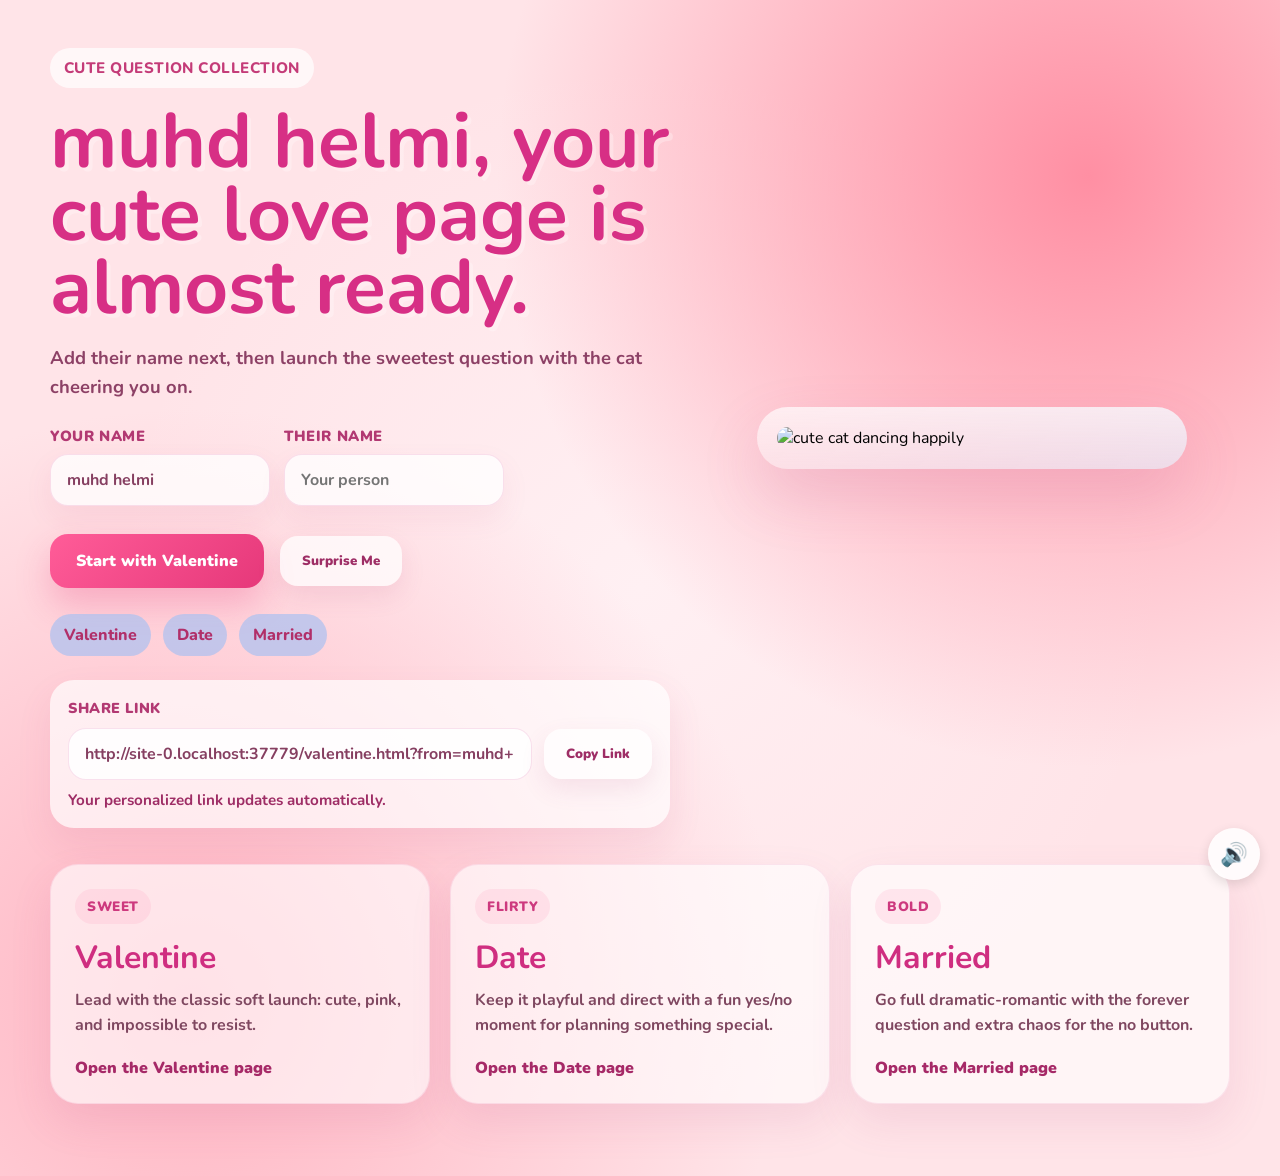
==== index.html @ ca4f42a6 "Shorten site URL and add sharing polish" ====
<!DOCTYPE html>
<html lang="en">
<head>
    <meta charset="UTF-8">
    <meta name="viewport" content="width=device-width, initial-scale=1.0">
    <title>muhd helmi | Cute Love Page</title>
    <meta name="description" content="A cute cat-themed love page by muhd helmi with playful Valentine, date, and forever questions.">
    <meta property="og:title" content="muhd helmi | Cute Love Page">
    <meta property="og:description" content="A cute cat-themed love page by muhd helmi with playful Valentine, date, and forever questions.">
    <meta property="og:type" content="website">
    <meta property="og:url" content="https://helmij1992.github.io/love/">
    <meta property="og:image" content="https://helmij1992.github.io/love/social-preview.svg">
    <meta name="twitter:card" content="summary_large_image">
    <meta name="twitter:title" content="muhd helmi | Cute Love Page">
    <meta name="twitter:description" content="A cute cat-themed love page by muhd helmi with playful Valentine, date, and forever questions.">
    <meta name="twitter:image" content="https://helmij1992.github.io/love/social-preview.svg">
    <link rel="preconnect" href="https://fonts.googleapis.com">
    <link href="https://fonts.googleapis.com/css2?family=Nunito:wght@400;700;800;900&display=swap" rel="stylesheet">
    <link rel="stylesheet" href="style.css">
</head>
<body class="home-page">
    <div class="hearts-bg"></div>

    <main class="home-shell">
        <section class="home-hero">
            <div class="home-copy">
                <p class="home-kicker">Cute Question Collection</p>
                <h1 class="home-title" id="home-title">Build a cute little love page for someone special.</h1>
                <p class="home-subtitle" id="home-subtitle">
                    Add your names, pick the mood, and let this cute cat-powered page do the blushing for you.
                </p>

                <div class="home-personalize">
                    <label class="home-field">
                        <span>Your Name</span>
                        <input id="your-name" type="text" placeholder="muhd helmi" value="muhd helmi">
                    </label>
                    <label class="home-field">
                        <span>Their Name</span>
                        <input id="their-name" type="text" placeholder="Your person">
                    </label>
                </div>

                <div class="home-actions">
                    <a class="home-primary" href="valentine.html">Start with Valentine</a>
                    <button class="home-secondary" id="surprise-btn" type="button">Surprise Me</button>
                </div>

                <div class="home-badges">
                    <span>Valentine</span>
                    <span>Date</span>
                    <span>Married</span>
                </div>

                <div class="share-panel">
                    <p class="share-label">Share Link</p>
                    <div class="share-row">
                        <input id="share-url" type="text" readonly>
                        <button class="home-secondary share-button" id="copy-link-btn" type="button">Copy Link</button>
                    </div>
                    <p class="share-status" id="share-status">Your personalized link updates automatically.</p>
                </div>
            </div>

            <div class="home-preview">
                <div class="preview-frame">
                    <img id="home-preview-gif" src="https://media.tenor.com/eNHbizSfVb0AAAAj/lovemode-cute.gif" alt="cute cat dancing happily">
                </div>
            </div>
        </section>

        <section class="home-grid">
            <a class="question-card" href="valentine.html">
                <div class="question-card-tag">Sweet</div>
                <h2>Valentine</h2>
                <p>Lead with the classic soft launch: cute, pink, and impossible to resist.</p>
                <span class="question-card-link">Open the Valentine page</span>
            </a>

            <a class="question-card" href="date.html">
                <div class="question-card-tag">Flirty</div>
                <h2>Date</h2>
                <p>Keep it playful and direct with a fun yes/no moment for planning something special.</p>
                <span class="question-card-link">Open the Date page</span>
            </a>

            <a class="question-card" href="married.html">
                <div class="question-card-tag">Bold</div>
                <h2>Married</h2>
                <p>Go full dramatic-romantic with the forever question and extra chaos for the no button.</p>
                <span class="question-card-link">Open the Married page</span>
            </a>
        </section>
    </main>

    <audio id="bg-music" loop autoplay muted>
        <source src="music/beabadoobee - Glue Song (Lyrics).mp3" type="audio/mpeg">
    </audio>

    <button id="music-toggle" onclick="toggleMusic()" title="Toggle music">🔊</button>

    <script src="home.js"></script>
</body>
</html>
---- style.css ----
* {
    margin: 0;
    padding: 0;
    box-sizing: border-box;
}

body {
    background-color: #FFE4E8;
    font-family: 'Nunito', sans-serif;
    min-height: 100vh;
    display: flex;
    justify-content: center;
    align-items: center;
    overflow: hidden;
    background-image:
        radial-gradient(circle at 15% 85%, #ffb3c1 0%, transparent 40%),
        radial-gradient(circle at 85% 15%, #ff8fa3 0%, transparent 40%),
        radial-gradient(circle at 50% 50%, #fff0f3 0%, transparent 60%);
}

body.home-page {
    overflow-x: hidden;
    overflow-y: auto;
    align-items: flex-start;
}

/* Floating hearts background */
.hearts-bg {
    position: fixed;
    top: 0; left: 0; right: 0; bottom: 0;
    pointer-events: none;
    z-index: 0;
    overflow: hidden;
}

.hearts-bg::before,
.hearts-bg::after {
    content: '💕 💗 💖 💝 💓';
    position: absolute;
    font-size: 1.5rem;
    opacity: 0.15;
    animation: floatHearts 12s linear infinite;
    white-space: nowrap;
    top: 100%;
    left: 10%;
}

.hearts-bg::after {
    animation-delay: 6s;
    left: 60%;
    content: '💗 💕 💓 💖 💝';
}

@keyframes floatHearts {
    from { transform: translateY(0); opacity: 0.15; }
    to { transform: translateY(-110vh); opacity: 0; }
}

.container {
    position: relative;
    z-index: 1;
    text-align: center;
    width: min(100%, 1040px);
    padding: 40px 20px 56px;
}

.home-shell {
    position: relative;
    z-index: 1;
    width: min(1180px, calc(100% - 32px));
    margin: 0 auto;
    padding: 48px 0 72px;
}

.home-hero {
    display: grid;
    grid-template-columns: minmax(0, 1.1fr) minmax(320px, 0.9fr);
    gap: 32px;
    align-items: center;
}

.home-copy {
    text-align: left;
}

.home-kicker {
    display: inline-block;
    padding: 10px 14px;
    border-radius: 999px;
    background: rgba(255, 255, 255, 0.7);
    color: #c43b78;
    font-size: 0.95rem;
    font-weight: 800;
    letter-spacing: 0.03em;
    text-transform: uppercase;
}

.home-title {
    margin-top: 18px;
    font-size: clamp(2.6rem, 6vw, 5.5rem);
    line-height: 0.95;
    color: #d72f85;
    text-shadow: 4px 4px 0 rgba(255, 255, 255, 0.28);
}

.home-subtitle {
    max-width: 620px;
    margin-top: 18px;
    font-size: 1.15rem;
    line-height: 1.6;
    color: #8d4166;
    font-weight: 700;
}

.home-personalize {
    display: grid;
    grid-template-columns: repeat(2, minmax(0, 220px));
    gap: 14px;
    margin-top: 24px;
}

.home-field {
    display: flex;
    flex-direction: column;
    gap: 8px;
}

.home-field span {
    color: #b23872;
    font-size: 0.92rem;
    font-weight: 900;
    text-transform: uppercase;
    letter-spacing: 0.04em;
}

.home-field input {
    width: 100%;
    padding: 14px 16px;
    border: 1px solid rgba(214, 51, 132, 0.14);
    border-radius: 18px;
    background: rgba(255, 255, 255, 0.78);
    color: #863f61;
    font: inherit;
    font-weight: 700;
    outline: none;
    box-shadow: 0 12px 28px rgba(185, 78, 132, 0.08);
}

.home-field input:focus {
    border-color: rgba(230, 56, 122, 0.5);
    box-shadow: 0 0 0 4px rgba(255, 92, 152, 0.12);
}

.home-actions {
    display: flex;
    align-items: center;
    gap: 16px;
    flex-wrap: wrap;
    margin-top: 28px;
}

.home-primary,
.home-secondary {
    appearance: none;
    border: none;
    text-decoration: none;
    font-family: 'Nunito', sans-serif;
    font-weight: 900;
    cursor: pointer;
}

.home-primary {
    padding: 16px 26px;
    border-radius: 18px;
    background: linear-gradient(135deg, #ff5c98, #e6387a);
    color: #fff;
    box-shadow: 0 16px 34px rgba(230, 56, 122, 0.28);
}

.home-secondary {
    padding: 16px 22px;
    border-radius: 18px;
    background: rgba(255, 255, 255, 0.72);
    color: #9e2d65;
    box-shadow: 0 10px 24px rgba(178, 71, 120, 0.12);
}

.home-primary:hover,
.home-secondary:hover {
    transform: translateY(-2px);
}

.home-badges {
    display: flex;
    gap: 12px;
    flex-wrap: wrap;
    margin-top: 26px;
}

.home-badges span {
    padding: 10px 14px;
    border-radius: 999px;
    background: rgba(173, 193, 240, 0.72);
    color: #b12f69;
    font-weight: 800;
}

.share-panel {
    max-width: 620px;
    margin-top: 24px;
    padding: 18px;
    border-radius: 24px;
    background: rgba(255, 255, 255, 0.68);
    box-shadow: 0 16px 34px rgba(185, 78, 132, 0.1);
}

.share-label {
    color: #b23872;
    font-size: 0.9rem;
    font-weight: 900;
    text-transform: uppercase;
    letter-spacing: 0.04em;
}

.share-row {
    display: flex;
    gap: 12px;
    align-items: center;
    margin-top: 10px;
    flex-wrap: wrap;
}

#share-url {
    flex: 1 1 320px;
    min-width: 0;
    padding: 14px 16px;
    border: 1px solid rgba(214, 51, 132, 0.14);
    border-radius: 18px;
    background: rgba(255, 255, 255, 0.88);
    color: #863f61;
    font: inherit;
    font-weight: 700;
}

.share-button {
    white-space: nowrap;
}

.share-status {
    margin-top: 10px;
    color: #9e2d65;
    font-size: 0.95rem;
    font-weight: 700;
}

.home-preview {
    display: flex;
    justify-content: center;
}

.preview-frame {
    width: min(100%, 430px);
    padding: 20px;
    border-radius: 32px;
    background:
        linear-gradient(180deg, rgba(255, 255, 255, 0.72), rgba(255, 255, 255, 0.46)),
        linear-gradient(135deg, rgba(255, 179, 193, 0.42), rgba(173, 193, 240, 0.38));
    box-shadow: 0 26px 60px rgba(185, 78, 132, 0.18);
}

.home-preview #home-preview-gif {
    width: 100%;
    max-height: none;
    border-radius: 24px;
}

.home-grid {
    display: grid;
    grid-template-columns: repeat(3, minmax(0, 1fr));
    gap: 20px;
    margin-top: 36px;
}

.question-card {
    display: block;
    padding: 24px;
    border-radius: 28px;
    background: rgba(255, 255, 255, 0.62);
    border: 1px solid rgba(214, 51, 132, 0.1);
    box-shadow: 0 18px 42px rgba(185, 78, 132, 0.12);
    text-decoration: none;
    color: inherit;
    transition: transform 0.18s ease, box-shadow 0.18s ease, background 0.18s ease;
}

.question-card:hover {
    transform: translateY(-6px);
    background: rgba(255, 255, 255, 0.78);
    box-shadow: 0 26px 52px rgba(185, 78, 132, 0.18);
}

.question-card-tag {
    display: inline-block;
    padding: 8px 12px;
    border-radius: 999px;
    background: rgba(255, 145, 181, 0.16);
    color: #cd397e;
    font-size: 0.85rem;
    font-weight: 900;
    text-transform: uppercase;
    letter-spacing: 0.04em;
}

.question-card h2 {
    margin-top: 18px;
    color: #cf2e80;
    font-size: 2rem;
    line-height: 1;
}

.question-card p {
    margin-top: 14px;
    color: #7f4760;
    line-height: 1.6;
    font-weight: 700;
}

.question-card-link {
    display: inline-block;
    margin-top: 18px;
    color: #a62967;
    font-weight: 900;
}

.hero-banner {
    display: inline-block;
    padding: 14px 28px;
    background: rgba(181, 201, 243, 0.88);
    border-radius: 4px;
    font-size: clamp(2rem, 4vw, 4rem);
    color: #d63384;
    font-weight: 900;
    margin-bottom: 28px;
    text-shadow: 3px 3px 0 rgba(214, 51, 132, 0.18);
    animation: wiggle 2s ease-in-out infinite;
    line-height: 1.05;
}

@keyframes wiggle {
    0%, 100% { transform: rotate(-1deg); }
    50% { transform: rotate(1deg); }
}

.gif-container {
    margin: 20px auto;
    display: flex;
    justify-content: center;
}

#pikachu-gif {
    width: min(100%, 600px);
    max-height: 470px;
    object-fit: contain;
    filter: drop-shadow(0 8px 16px rgba(0,0,0,0.15));
    transition: opacity 0.3s ease;
    border-radius: 2px;
}

.buttons {
    display: flex;
    gap: 20px;
    justify-content: center;
    align-items: center;
    margin-top: 30px;
    flex-wrap: wrap;
}

.love-option,
.choice-pill {
    background: rgba(255, 255, 255, 0.78);
    color: #333;
    border: 1px solid rgba(214, 51, 132, 0.18);
    border-radius: 10px;
    font-size: 1rem;
    font-weight: 700;
    font-family: 'Nunito', sans-serif;
    padding: 10px 18px;
    box-shadow: 0 4px 10px rgba(214, 51, 132, 0.08);
}

.love-option {
    cursor: pointer;
    transition: transform 0.15s, box-shadow 0.15s, background 0.15s;
}

.love-option:hover {
    transform: translateY(-2px);
    background: rgba(255, 255, 255, 0.92);
}

.love-option:active {
    transform: scale(0.98);
}

#yes-btn {
    background: linear-gradient(135deg, #4CAF50, #45a049);
    color: white;
    border: none;
    border-radius: 16px;
    font-size: 1.6rem;
    font-weight: 900;
    font-family: 'Nunito', sans-serif;
    padding: 18px 45px;
    cursor: pointer;
    transition: transform 0.15s, box-shadow 0.15s;
    box-shadow: 0 6px 20px rgba(76, 175, 80, 0.45);
    letter-spacing: 1px;
}

#yes-btn:hover {
    transform: scale(1.06) translateY(-2px);
    box-shadow: 0 10px 28px rgba(76, 175, 80, 0.55);
}

#yes-btn:active {
    transform: scale(0.98);
}

#no-btn {
    background: linear-gradient(135deg, #e74c3c, #c0392b);
    color: white;
    border: none;
    border-radius: 12px;
    font-size: 1rem;
    font-weight: 700;
    font-family: 'Nunito', sans-serif;
    padding: 12px 28px;
    cursor: pointer;
    transition: background 0.2s, left 0.25s ease, top 0.25s ease;
    box-shadow: 0 4px 14px rgba(231, 76, 60, 0.4);
}

#no-btn:hover {
    background: linear-gradient(135deg, #c0392b, #a93226);
}


#tease-toast {
    margin-top: 14px;
    font-size: 1rem;
    color: #d63384;
    font-weight: 700;
    font-style: italic;
    opacity: 0;
    transform: translateY(6px);
    transition: opacity 0.3s ease, transform 0.3s ease;
    min-height: 1.5rem;
}

#tease-toast.show {
    opacity: 1;
    transform: translateY(0);
}

/* Music toggle button */
#music-toggle {
    position: fixed;
    bottom: 20px;
    right: 20px;
    background: rgba(255, 255, 255, 0.85);
    border: none;
    border-radius: 50%;
    width: 52px;
    height: 52px;
    font-size: 1.4rem;
    cursor: pointer;
    backdrop-filter: blur(10px);
    box-shadow: 0 4px 12px rgba(0, 0, 0, 0.12);
    transition: transform 0.2s;
    z-index: 100;
}

#music-toggle:hover {
    transform: scale(1.1);
}

.result-container {
    max-width: 980px;
}

.choice-row {
    display: flex;
    justify-content: center;
    align-items: center;
    gap: 14px;
    flex-wrap: wrap;
    margin-top: 16px;
}

.choice-pill {
    cursor: default;
}

.choice-pill-active {
    background: linear-gradient(135deg, #ff7fa7, #ff4d88);
    color: #fff;
    border-color: transparent;
    box-shadow: 0 10px 24px rgba(214, 51, 132, 0.25);
}

.yes-message {
    font-size: 1.35rem;
    color: #e91e8c;
    font-weight: 700;
    margin-top: 22px;
    animation: fadeIn 1s ease 0.5s both;
}

.page-prompt {
    font-size: 1.2rem;
    color: #c43b78;
    font-weight: 700;
    margin-top: 20px;
}

.response-buttons {
    display: flex;
    justify-content: center;
    align-items: center;
    gap: 18px;
    flex-wrap: wrap;
    margin-top: 22px;
}

.back-link {
    display: inline-block;
    margin-top: 18px;
    color: #b03060;
    font-weight: 800;
    text-decoration: none;
}

.back-link:hover {
    text-decoration: underline;
}

@keyframes fadeIn {
    from { opacity: 0; transform: translateY(10px); }
    to { opacity: 1; transform: translateY(0); }
}

@media (max-width: 640px) {
    .home-shell {
        width: min(100%, calc(100% - 24px));
        padding: 28px 0 56px;
    }

    .home-title {
        font-size: 2.8rem;
    }

    .home-personalize {
        grid-template-columns: 1fr;
    }

    .preview-frame {
        padding: 14px;
        border-radius: 24px;
    }

    .container {
        padding: 24px 16px 44px;
    }

    .hero-banner {
        padding: 12px 16px;
    }

    .buttons {
        gap: 12px;
    }

    .response-buttons {
        gap: 12px;
    }

    #no-btn {
        padding: 14px 24px;
    }
}

@media (max-width: 980px) {
    .home-hero {
        grid-template-columns: 1fr;
    }

    .home-copy {
        text-align: center;
    }

    .home-subtitle {
        margin-left: auto;
        margin-right: auto;
    }

    .home-actions,
    .home-badges {
        justify-content: center;
    }

    .share-panel {
        margin-left: auto;
        margin-right: auto;
        text-align: left;
    }

    .home-grid {
        grid-template-columns: 1fr;
    }
}
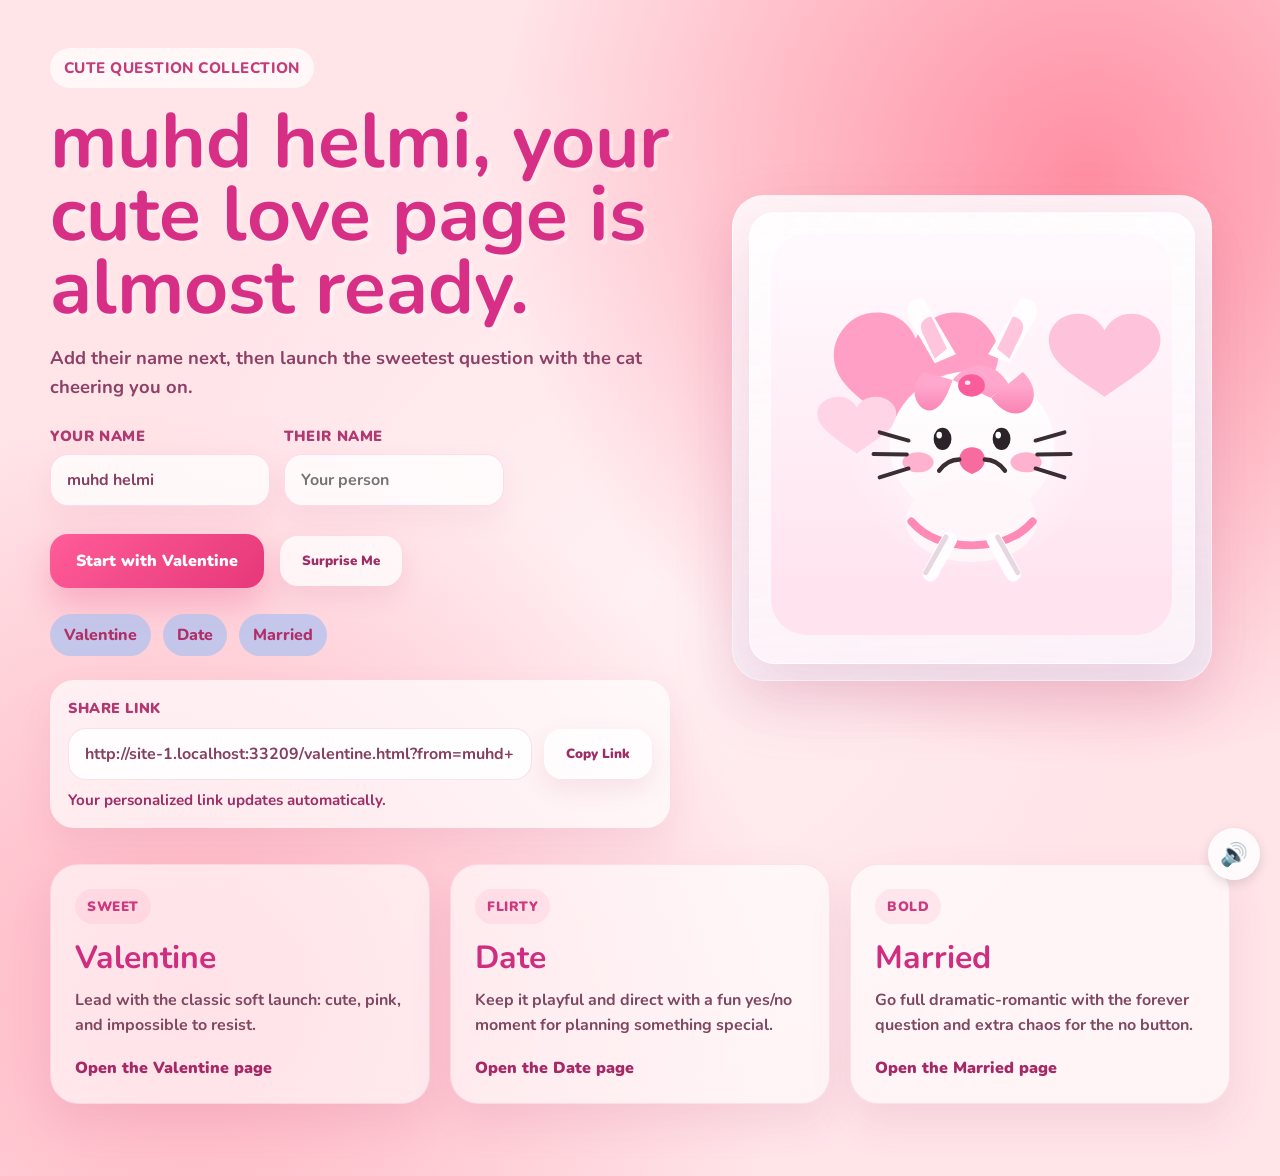
==== commit df1b9dca: "Polish cat artwork and framing" ====
--- a/index.html
+++ b/index.html
@@ -64,7 +64,9 @@
 
             <div class="home-preview">
                 <div class="preview-frame">
-                    <img id="home-preview-gif" src="https://media.tenor.com/eNHbizSfVb0AAAAj/lovemode-cute.gif" alt="cute cat dancing happily">
+                    <div class="cat-stage cat-stage-home">
+                        <img id="home-preview-gif" src="assets/cute-cat.svg" alt="cute cat illustration">
+                    </div>
                 </div>
             </div>
         </section>
--- a/style.css
+++ b/style.css
@@ -2,6 +2,23 @@
     margin: 0;
     padding: 0;
     box-sizing: border-box;
+}
+
+:root {
+    --page-max-width: 72rem;
+    --question-max-width: 60rem;
+    --surface-banner: rgba(181, 201, 243, 0.88);
+    --brand-pink: #d63384;
+    --brand-copy-strong: #c43b78;
+    --page-pad-y: clamp(1.5rem, 3vw, 3rem);
+    --page-pad-x: clamp(1rem, 3vw, 2rem);
+    --stack-gap: clamp(1rem, 2vw, 1.75rem);
+    --hero-radius: clamp(1rem, 1.5vw, 1.5rem);
+    --hero-font: clamp(2rem, 4vw, 4rem);
+    --question-hero-font: clamp(1.8rem, 4.8vw, 3.7rem);
+    --prompt-font: clamp(1.05rem, 1.6vw, 1.3rem);
+    --yes-font: clamp(1.1rem, 1.8vw, 1.55rem);
+    --no-font: clamp(0.95rem, 1.2vw, 1.05rem);
 }
 
 body {
@@ -22,6 +39,13 @@
     overflow-x: hidden;
     overflow-y: auto;
     align-items: flex-start;
+}
+
+body[data-proposal-type] {
+    overflow-x: hidden;
+    overflow-y: auto;
+    align-items: flex-start;
+    padding: var(--page-pad-y) var(--page-pad-x);
 }
 
 /* Floating hearts background */
@@ -60,8 +84,8 @@
     position: relative;
     z-index: 1;
     text-align: center;
-    width: min(100%, 1040px);
-    padding: 40px 20px 56px;
+    width: min(100%, var(--page-max-width));
+    padding: var(--page-pad-y) var(--page-pad-x) calc(var(--page-pad-y) * 1.3);
 }
 
 .home-shell {
@@ -259,19 +283,37 @@
 }
 
 .preview-frame {
-    width: min(100%, 430px);
-    padding: 20px;
-    border-radius: 32px;
+    width: min(100%, 30rem);
+    padding: 1rem;
+    border-radius: 2rem;
     background:
-        linear-gradient(180deg, rgba(255, 255, 255, 0.72), rgba(255, 255, 255, 0.46)),
-        linear-gradient(135deg, rgba(255, 179, 193, 0.42), rgba(173, 193, 240, 0.38));
-    box-shadow: 0 26px 60px rgba(185, 78, 132, 0.18);
+        linear-gradient(180deg, rgba(255, 255, 255, 0.82), rgba(255, 255, 255, 0.5)),
+        linear-gradient(135deg, rgba(255, 194, 214, 0.6), rgba(191, 205, 247, 0.42));
+    border: 1px solid rgba(255, 255, 255, 0.55);
+    box-shadow: 0 24px 60px rgba(185, 78, 132, 0.16);
 }
 
 .home-preview #home-preview-gif {
     width: 100%;
     max-height: none;
-    border-radius: 24px;
+    border-radius: 1.5rem;
+}
+
+.cat-stage {
+    width: min(100%, 36rem);
+    padding: clamp(1rem, 2vw, 1.35rem);
+    border-radius: clamp(1.5rem, 2vw, 2rem);
+    background:
+        linear-gradient(180deg, rgba(255, 255, 255, 0.9), rgba(255, 245, 250, 0.72)),
+        radial-gradient(circle at top, rgba(255, 198, 220, 0.55), transparent 60%);
+    border: 1px solid rgba(255, 255, 255, 0.62);
+    box-shadow:
+        0 24px 54px rgba(187, 88, 136, 0.16),
+        inset 0 1px 0 rgba(255, 255, 255, 0.8);
+}
+
+.cat-stage-home {
+    width: 100%;
 }
 
 .home-grid {
@@ -333,12 +375,16 @@
 }
 
 .hero-banner {
-    display: inline-block;
+    display: inline-flex;
+    align-items: center;
+    justify-content: center;
+    gap: clamp(0.5rem, 1vw, 0.9rem);
+    flex-wrap: wrap;
     padding: 14px 28px;
-    background: rgba(181, 201, 243, 0.88);
-    border-radius: 4px;
-    font-size: clamp(2rem, 4vw, 4rem);
-    color: #d63384;
+    background: var(--surface-banner);
+    border-radius: var(--hero-radius);
+    font-size: var(--hero-font);
+    color: var(--brand-pink);
     font-weight: 900;
     margin-bottom: 28px;
     text-shadow: 3px 3px 0 rgba(214, 51, 132, 0.18);
@@ -346,24 +392,36 @@
     line-height: 1.05;
 }
 
+.hero-banner-text {
+    display: inline-block;
+    max-width: 100%;
+    text-wrap: balance;
+}
+
+.hero-banner-emoji {
+    flex: 0 0 auto;
+    line-height: 1;
+}
+
 @keyframes wiggle {
     0%, 100% { transform: rotate(-1deg); }
     50% { transform: rotate(1deg); }
 }
 
 .gif-container {
-    margin: 20px auto;
+    margin: 0 auto;
     display: flex;
     justify-content: center;
+    width: 100%;
 }
 
 #pikachu-gif {
-    width: min(100%, 600px);
-    max-height: 470px;
+    width: min(100%, clamp(20rem, 48vw, 38rem));
+    max-height: min(50vh, 38rem);
     object-fit: contain;
-    filter: drop-shadow(0 8px 16px rgba(0,0,0,0.15));
+    filter: drop-shadow(0 20px 28px rgba(220, 140, 173, 0.18));
     transition: opacity 0.3s ease;
-    border-radius: 2px;
+    border-radius: 1.5rem;
 }
 
 .buttons {
@@ -407,10 +465,10 @@
     color: white;
     border: none;
     border-radius: 16px;
-    font-size: 1.6rem;
+    font-size: var(--yes-font);
     font-weight: 900;
     font-family: 'Nunito', sans-serif;
-    padding: 18px 45px;
+    padding: clamp(0.95rem, 1.8vw, 1.2rem) clamp(2rem, 4vw, 2.8rem);
     cursor: pointer;
     transition: transform 0.15s, box-shadow 0.15s;
     box-shadow: 0 6px 20px rgba(76, 175, 80, 0.45);
@@ -431,10 +489,10 @@
     color: white;
     border: none;
     border-radius: 12px;
-    font-size: 1rem;
+    font-size: var(--no-font);
     font-weight: 700;
     font-family: 'Nunito', sans-serif;
-    padding: 12px 28px;
+    padding: clamp(0.8rem, 1.4vw, 0.95rem) clamp(1.3rem, 2vw, 1.8rem);
     cursor: pointer;
     transition: background 0.2s, left 0.25s ease, top 0.25s ease;
     box-shadow: 0 4px 14px rgba(231, 76, 60, 0.4);
@@ -485,7 +543,21 @@
 }
 
 .result-container {
-    max-width: 980px;
+    display: grid;
+    justify-items: center;
+    align-content: start;
+    gap: var(--stack-gap);
+    width: min(100%, var(--question-max-width));
+    max-width: var(--question-max-width);
+    margin: 0 auto;
+}
+
+.result-container .hero-banner {
+    width: 100%;
+    margin: 0;
+    padding: clamp(1rem, 2vw, 1.5rem) clamp(1rem, 3vw, 2rem);
+    font-size: var(--question-hero-font);
+    line-height: 1.08;
 }
 
 .choice-row {
@@ -517,24 +589,28 @@
 }
 
 .page-prompt {
-    font-size: 1.2rem;
-    color: #c43b78;
-    font-weight: 700;
-    margin-top: 20px;
+    max-width: 38rem;
+    font-size: var(--prompt-font);
+    color: var(--brand-copy-strong);
+    font-weight: 700;
+    margin-top: 0;
+    line-height: 1.45;
+    text-wrap: balance;
 }
 
 .response-buttons {
     display: flex;
     justify-content: center;
     align-items: center;
-    gap: 18px;
+    gap: clamp(0.85rem, 1.8vw, 1.25rem);
     flex-wrap: wrap;
-    margin-top: 22px;
+    margin-top: 0;
+    width: 100%;
 }
 
 .back-link {
     display: inline-block;
-    margin-top: 18px;
+    margin-top: 0.25rem;
     color: #b03060;
     font-weight: 800;
     text-decoration: none;
@@ -568,6 +644,10 @@
         border-radius: 24px;
     }
 
+    .cat-stage {
+        padding: 0.85rem;
+    }
+
     .container {
         padding: 24px 16px 44px;
     }
@@ -576,6 +656,11 @@
         padding: 12px 16px;
     }
 
+    .result-container .hero-banner {
+        padding: 1rem 0.95rem;
+        line-height: 1.12;
+    }
+
     .buttons {
         gap: 12px;
     }
@@ -584,9 +669,6 @@
         gap: 12px;
     }
 
-    #no-btn {
-        padding: 14px 24px;
-    }
 }
 
 @media (max-width: 980px) {
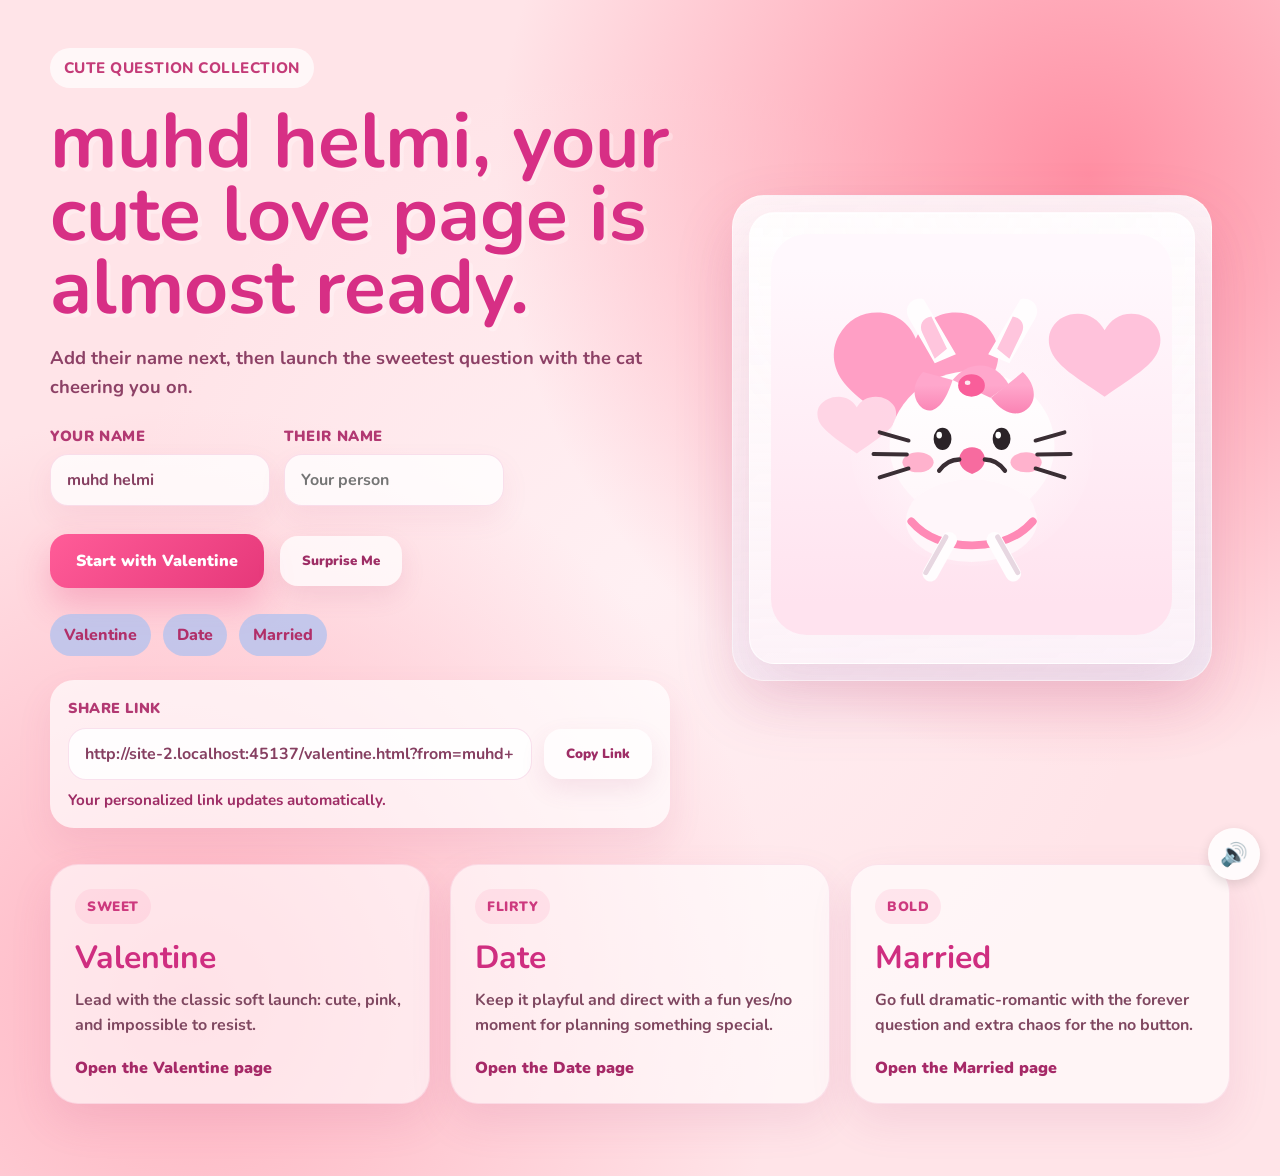
==== commit 49e75473: "Prepare site for Netlify deployment" ====
--- a/index.html
+++ b/index.html
@@ -3,17 +3,16 @@
 <head>
     <meta charset="UTF-8">
     <meta name="viewport" content="width=device-width, initial-scale=1.0">
-    <title>muhd helmi | Cute Love Page</title>
-    <meta name="description" content="A cute cat-themed love page by muhd helmi with playful Valentine, date, and forever questions.">
-    <meta property="og:title" content="muhd helmi | Cute Love Page">
-    <meta property="og:description" content="A cute cat-themed love page by muhd helmi with playful Valentine, date, and forever questions.">
+    <title>Cute Love Page</title>
+    <meta name="description" content="A cute cat-themed love page with playful Valentine, date, and forever questions.">
+    <meta property="og:title" content="Cute Love Page">
+    <meta property="og:description" content="A cute cat-themed love page with playful Valentine, date, and forever questions.">
     <meta property="og:type" content="website">
-    <meta property="og:url" content="https://helmij1992.github.io/love/">
-    <meta property="og:image" content="https://helmij1992.github.io/love/social-preview.svg">
+    <meta property="og:image" content="/social-preview.svg">
     <meta name="twitter:card" content="summary_large_image">
-    <meta name="twitter:title" content="muhd helmi | Cute Love Page">
-    <meta name="twitter:description" content="A cute cat-themed love page by muhd helmi with playful Valentine, date, and forever questions.">
-    <meta name="twitter:image" content="https://helmij1992.github.io/love/social-preview.svg">
+    <meta name="twitter:title" content="Cute Love Page">
+    <meta name="twitter:description" content="A cute cat-themed love page with playful Valentine, date, and forever questions.">
+    <meta name="twitter:image" content="/social-preview.svg">
     <link rel="preconnect" href="https://fonts.googleapis.com">
     <link href="https://fonts.googleapis.com/css2?family=Nunito:wght@400;700;800;900&display=swap" rel="stylesheet">
     <link rel="stylesheet" href="style.css">
@@ -33,7 +32,7 @@
                 <div class="home-personalize">
                     <label class="home-field">
                         <span>Your Name</span>
-                        <input id="your-name" type="text" placeholder="muhd helmi" value="muhd helmi">
+                        <input id="your-name" type="text" placeholder="Your name">
                     </label>
                     <label class="home-field">
                         <span>Their Name</span>
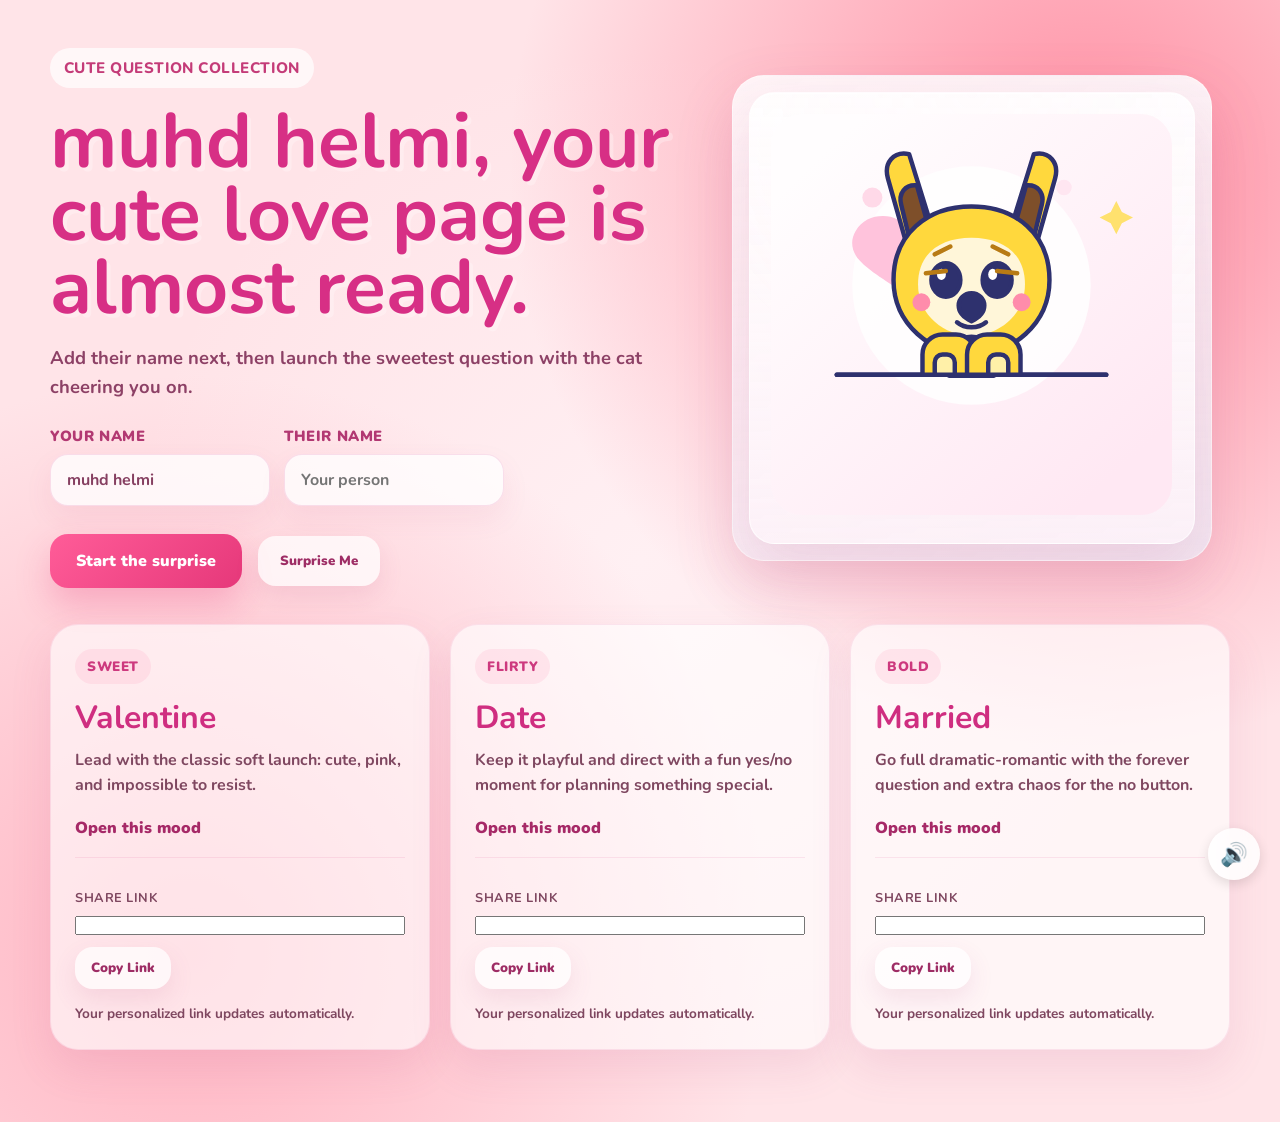
==== commit 890e4749: "Move share links into homepage cards" ====
--- a/index.html
+++ b/index.html
@@ -41,30 +41,16 @@
                 </div>
 
                 <div class="home-actions">
-                    <a class="home-primary" href="valentine.html">Start with Valentine</a>
+                    <a class="home-primary" href="valentine.html">Start the surprise</a>
                     <button class="home-secondary" id="surprise-btn" type="button">Surprise Me</button>
                 </div>
 
-                <div class="home-badges">
-                    <span>Valentine</span>
-                    <span>Date</span>
-                    <span>Married</span>
-                </div>
-
-                <div class="share-panel">
-                    <p class="share-label">Share Link</p>
-                    <div class="share-row">
-                        <input id="share-url" type="text" readonly>
-                        <button class="home-secondary share-button" id="copy-link-btn" type="button">Copy Link</button>
-                    </div>
-                    <p class="share-status" id="share-status">Your personalized link updates automatically.</p>
-                </div>
             </div>
 
             <div class="home-preview">
                 <div class="preview-frame">
                     <div class="cat-stage cat-stage-home">
-                        <img id="home-preview-gif" src="assets/cute-cat.svg" alt="cute cat illustration">
+                        <img id="home-preview-gif" src="assets/cute-cat.svg" alt="cute electric mascot illustration">
                     </div>
                 </div>
             </div>
@@ -75,21 +61,45 @@
                 <div class="question-card-tag">Sweet</div>
                 <h2>Valentine</h2>
                 <p>Lead with the classic soft launch: cute, pink, and impossible to resist.</p>
-                <span class="question-card-link">Open the Valentine page</span>
+                <span class="question-card-link">Open this mood</span>
+                <div class="card-share-panel">
+                    <p class="share-label">Share Link</p>
+                    <div class="share-row">
+                        <input id="share-url-valentine" type="text" readonly>
+                        <button class="home-secondary share-button" id="copy-link-btn-valentine" type="button">Copy Link</button>
+                    </div>
+                    <p class="share-status" id="share-status-valentine">Your personalized link updates automatically.</p>
+                </div>
             </a>
 
             <a class="question-card" href="date.html">
                 <div class="question-card-tag">Flirty</div>
                 <h2>Date</h2>
                 <p>Keep it playful and direct with a fun yes/no moment for planning something special.</p>
-                <span class="question-card-link">Open the Date page</span>
+                <span class="question-card-link">Open this mood</span>
+                <div class="card-share-panel">
+                    <p class="share-label">Share Link</p>
+                    <div class="share-row">
+                        <input id="share-url-date" type="text" readonly>
+                        <button class="home-secondary share-button" id="copy-link-btn-date" type="button">Copy Link</button>
+                    </div>
+                    <p class="share-status" id="share-status-date">Your personalized link updates automatically.</p>
+                </div>
             </a>
 
             <a class="question-card" href="married.html">
                 <div class="question-card-tag">Bold</div>
                 <h2>Married</h2>
                 <p>Go full dramatic-romantic with the forever question and extra chaos for the no button.</p>
-                <span class="question-card-link">Open the Married page</span>
+                <span class="question-card-link">Open this mood</span>
+                <div class="card-share-panel">
+                    <p class="share-label">Share Link</p>
+                    <div class="share-row">
+                        <input id="share-url-married" type="text" readonly>
+                        <button class="home-secondary share-button" id="copy-link-btn-married" type="button">Copy Link</button>
+                    </div>
+                    <p class="share-status" id="share-status-married">Your personalized link updates automatically.</p>
+                </div>
             </a>
         </section>
     </main>
--- a/style.css
+++ b/style.css
@@ -372,6 +372,32 @@
     margin-top: 18px;
     color: #a62967;
     font-weight: 900;
+}
+
+.card-share-panel {
+    margin-top: 18px;
+    padding-top: 16px;
+    border-top: 1px solid rgba(214, 51, 132, 0.1);
+}
+
+.card-share-panel .share-label {
+    font-size: 0.8rem;
+}
+
+.card-share-panel .share-row {
+    margin-top: 8px;
+}
+
+.card-share-panel input {
+    flex: 1 1 100%;
+}
+
+.card-share-panel .home-secondary {
+    padding: 12px 16px;
+}
+
+.card-share-panel .share-status {
+    font-size: 0.85rem;
 }
 
 .hero-banner {
@@ -598,6 +624,15 @@
     text-wrap: balance;
 }
 
+.question-share-panel {
+    width: min(100%, 42rem);
+    margin-top: 0;
+}
+
+.question-share-panel .share-row {
+    justify-content: center;
+}
+
 .response-buttons {
     display: flex;
     justify-content: center;
@@ -699,4 +734,5 @@
     .home-grid {
         grid-template-columns: 1fr;
     }
-}
+
+}
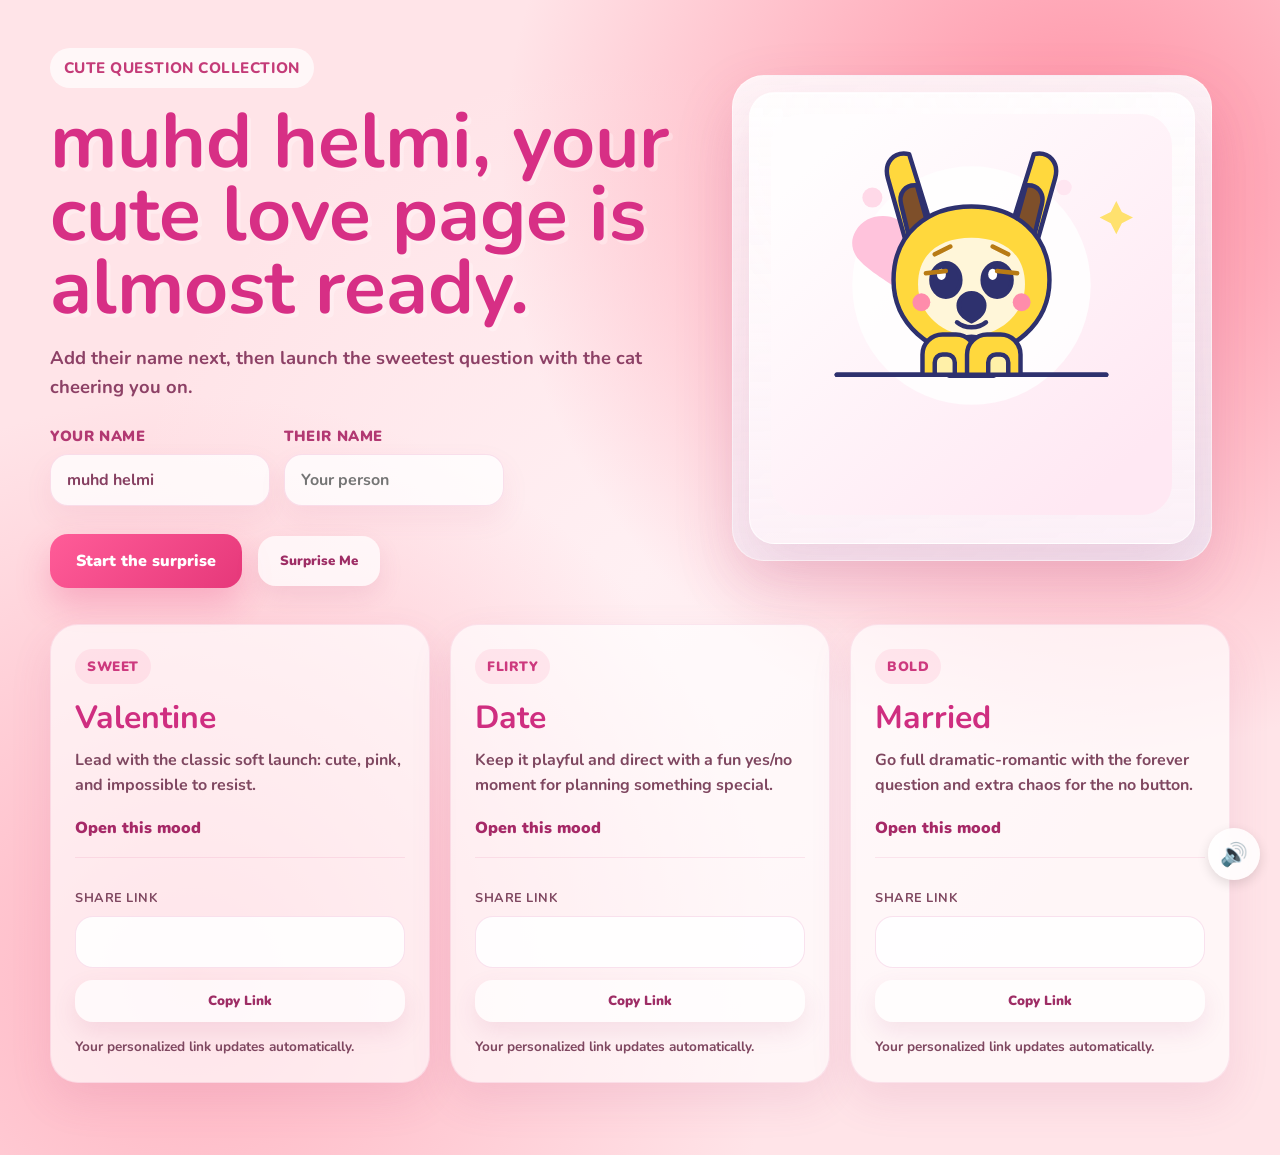
==== commit 655eed88: "Add Google Analytics tag site-wide" ====
--- a/index.html
+++ b/index.html
@@ -13,6 +13,14 @@
     <meta name="twitter:title" content="Cute Love Page">
     <meta name="twitter:description" content="A cute cat-themed love page with playful Valentine, date, and forever questions.">
     <meta name="twitter:image" content="/social-preview.svg">
+    <script async src="https://www.googletagmanager.com/gtag/js?id=G-6LPM3ZYXVJ"></script>
+    <script>
+        window.dataLayer = window.dataLayer || [];
+        function gtag(){dataLayer.push(arguments);}
+        gtag('js', new Date());
+
+        gtag('config', 'G-6LPM3ZYXVJ');
+    </script>
     <link rel="preconnect" href="https://fonts.googleapis.com">
     <link href="https://fonts.googleapis.com/css2?family=Nunito:wght@400;700;800;900&display=swap" rel="stylesheet">
     <link rel="stylesheet" href="style.css">
--- a/style.css
+++ b/style.css
@@ -19,6 +19,9 @@
     --prompt-font: clamp(1.05rem, 1.6vw, 1.3rem);
     --yes-font: clamp(1.1rem, 1.8vw, 1.55rem);
     --no-font: clamp(0.95rem, 1.2vw, 1.05rem);
+    --surface-soft: rgba(255, 255, 255, 0.78);
+    --surface-card: rgba(255, 255, 255, 0.66);
+    --surface-border: rgba(214, 51, 132, 0.14);
 }
 
 body {
@@ -93,7 +96,7 @@
     z-index: 1;
     width: min(1180px, calc(100% - 32px));
     margin: 0 auto;
-    padding: 48px 0 72px;
+    padding: clamp(1.75rem, 4vw, 3rem) 0 clamp(3rem, 6vw, 4.5rem);
 }
 
 .home-hero {
@@ -105,6 +108,7 @@
 
 .home-copy {
     text-align: left;
+    min-width: 0;
 }
 
 .home-kicker {
@@ -234,7 +238,7 @@
     margin-top: 24px;
     padding: 18px;
     border-radius: 24px;
-    background: rgba(255, 255, 255, 0.68);
+    background: var(--surface-card);
     box-shadow: 0 16px 34px rgba(185, 78, 132, 0.1);
 }
 
@@ -254,16 +258,17 @@
     flex-wrap: wrap;
 }
 
-#share-url {
+[id^="share-url"] {
     flex: 1 1 320px;
     min-width: 0;
     padding: 14px 16px;
-    border: 1px solid rgba(214, 51, 132, 0.14);
+    border: 1px solid var(--surface-border);
     border-radius: 18px;
     background: rgba(255, 255, 255, 0.88);
     color: #863f61;
     font: inherit;
     font-weight: 700;
+    width: 100%;
 }
 
 .share-button {
@@ -327,12 +332,13 @@
     display: block;
     padding: 24px;
     border-radius: 28px;
-    background: rgba(255, 255, 255, 0.62);
+    background: var(--surface-card);
     border: 1px solid rgba(214, 51, 132, 0.1);
     box-shadow: 0 18px 42px rgba(185, 78, 132, 0.12);
     text-decoration: none;
     color: inherit;
     transition: transform 0.18s ease, box-shadow 0.18s ease, background 0.18s ease;
+    min-width: 0;
 }
 
 .question-card:hover {
@@ -386,6 +392,8 @@
 
 .card-share-panel .share-row {
     margin-top: 8px;
+    flex-direction: column;
+    align-items: stretch;
 }
 
 .card-share-panel input {
@@ -394,6 +402,8 @@
 
 .card-share-panel .home-secondary {
     padding: 12px 16px;
+    width: 100%;
+    text-align: center;
 }
 
 .card-share-panel .share-status {
@@ -624,15 +634,6 @@
     text-wrap: balance;
 }
 
-.question-share-panel {
-    width: min(100%, 42rem);
-    margin-top: 0;
-}
-
-.question-share-panel .share-row {
-    justify-content: center;
-}
-
 .response-buttons {
     display: flex;
     justify-content: center;
@@ -667,11 +668,23 @@
     }
 
     .home-title {
-        font-size: 2.8rem;
+        font-size: clamp(2.2rem, 12vw, 2.8rem);
+        line-height: 1;
     }
 
     .home-personalize {
         grid-template-columns: 1fr;
+    }
+
+    .home-actions {
+        flex-direction: column;
+        align-items: stretch;
+    }
+
+    .home-primary,
+    .home-secondary {
+        width: 100%;
+        text-align: center;
     }
 
     .preview-frame {
@@ -687,6 +700,19 @@
         padding: 24px 16px 44px;
     }
 
+    .question-card {
+        padding: 20px 18px;
+        border-radius: 24px;
+    }
+
+    .question-card h2 {
+        font-size: clamp(1.8rem, 9vw, 2.2rem);
+    }
+
+    .question-card p {
+        font-size: 1rem;
+    }
+
     .hero-banner {
         padding: 12px 16px;
     }
@@ -702,6 +728,16 @@
 
     .response-buttons {
         gap: 12px;
+    }
+
+    .page-prompt {
+        font-size: 1rem;
+    }
+
+    #yes-btn,
+    #no-btn {
+        width: 100%;
+        max-width: 18rem;
     }
 
 }
@@ -735,4 +771,9 @@
         grid-template-columns: 1fr;
     }
 
-}
+    .home-grid,
+    .home-hero {
+        gap: 24px;
+    }
+
+}
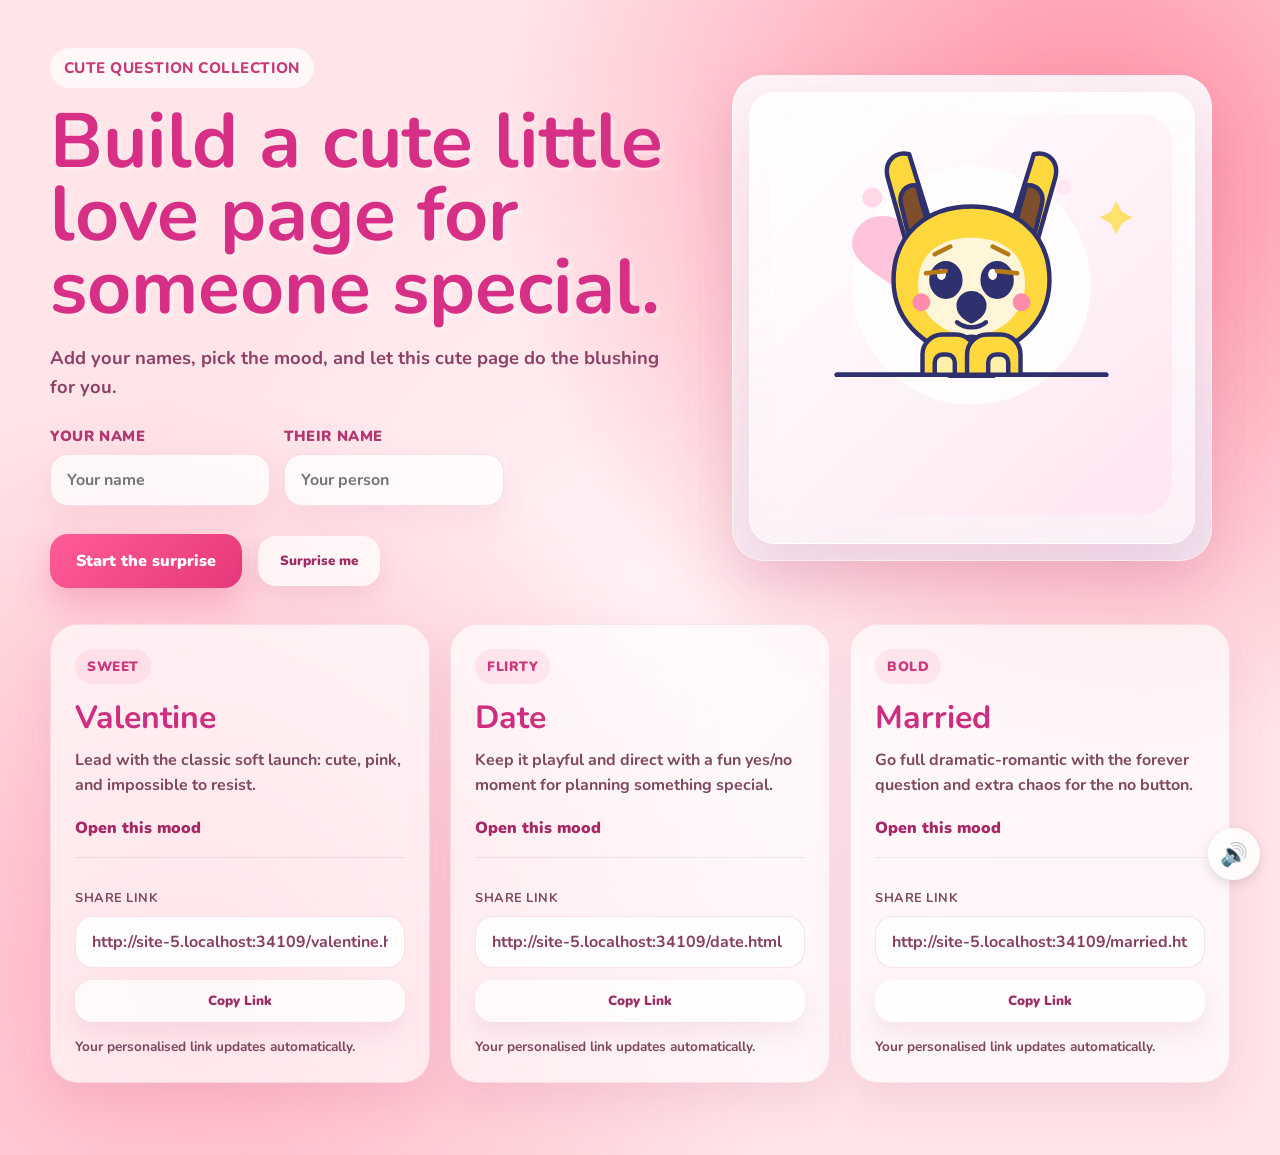
==== commit 3766265b: "Polish site copy in UK English" ====
--- a/index.html
+++ b/index.html
@@ -4,14 +4,14 @@
     <meta charset="UTF-8">
     <meta name="viewport" content="width=device-width, initial-scale=1.0">
     <title>Cute Love Page</title>
-    <meta name="description" content="A cute cat-themed love page with playful Valentine, date, and forever questions.">
+    <meta name="description" content="A cute love page with playful Valentine, date, and forever questions.">
     <meta property="og:title" content="Cute Love Page">
-    <meta property="og:description" content="A cute cat-themed love page with playful Valentine, date, and forever questions.">
+    <meta property="og:description" content="A cute love page with playful Valentine, date, and forever questions.">
     <meta property="og:type" content="website">
     <meta property="og:image" content="/social-preview.svg">
     <meta name="twitter:card" content="summary_large_image">
     <meta name="twitter:title" content="Cute Love Page">
-    <meta name="twitter:description" content="A cute cat-themed love page with playful Valentine, date, and forever questions.">
+    <meta name="twitter:description" content="A cute love page with playful Valentine, date, and forever questions.">
     <meta name="twitter:image" content="/social-preview.svg">
     <script async src="https://www.googletagmanager.com/gtag/js?id=G-6LPM3ZYXVJ"></script>
     <script>
@@ -34,7 +34,7 @@
                 <p class="home-kicker">Cute Question Collection</p>
                 <h1 class="home-title" id="home-title">Build a cute little love page for someone special.</h1>
                 <p class="home-subtitle" id="home-subtitle">
-                    Add your names, pick the mood, and let this cute cat-powered page do the blushing for you.
+                    Add your names, pick the mood, and let this cute page do the blushing for you.
                 </p>
 
                 <div class="home-personalize">
@@ -50,7 +50,7 @@
 
                 <div class="home-actions">
                     <a class="home-primary" href="valentine.html">Start the surprise</a>
-                    <button class="home-secondary" id="surprise-btn" type="button">Surprise Me</button>
+                    <button class="home-secondary" id="surprise-btn" type="button">Surprise me</button>
                 </div>
 
             </div>
@@ -76,7 +76,7 @@
                         <input id="share-url-valentine" type="text" readonly>
                         <button class="home-secondary share-button" id="copy-link-btn-valentine" type="button">Copy Link</button>
                     </div>
-                    <p class="share-status" id="share-status-valentine">Your personalized link updates automatically.</p>
+                    <p class="share-status" id="share-status-valentine">Your personalised link updates automatically.</p>
                 </div>
             </a>
 
@@ -91,7 +91,7 @@
                         <input id="share-url-date" type="text" readonly>
                         <button class="home-secondary share-button" id="copy-link-btn-date" type="button">Copy Link</button>
                     </div>
-                    <p class="share-status" id="share-status-date">Your personalized link updates automatically.</p>
+                    <p class="share-status" id="share-status-date">Your personalised link updates automatically.</p>
                 </div>
             </a>
 
@@ -106,7 +106,7 @@
                         <input id="share-url-married" type="text" readonly>
                         <button class="home-secondary share-button" id="copy-link-btn-married" type="button">Copy Link</button>
                     </div>
-                    <p class="share-status" id="share-status-married">Your personalized link updates automatically.</p>
+                    <p class="share-status" id="share-status-married">Your personalised link updates automatically.</p>
                 </div>
             </a>
         </section>
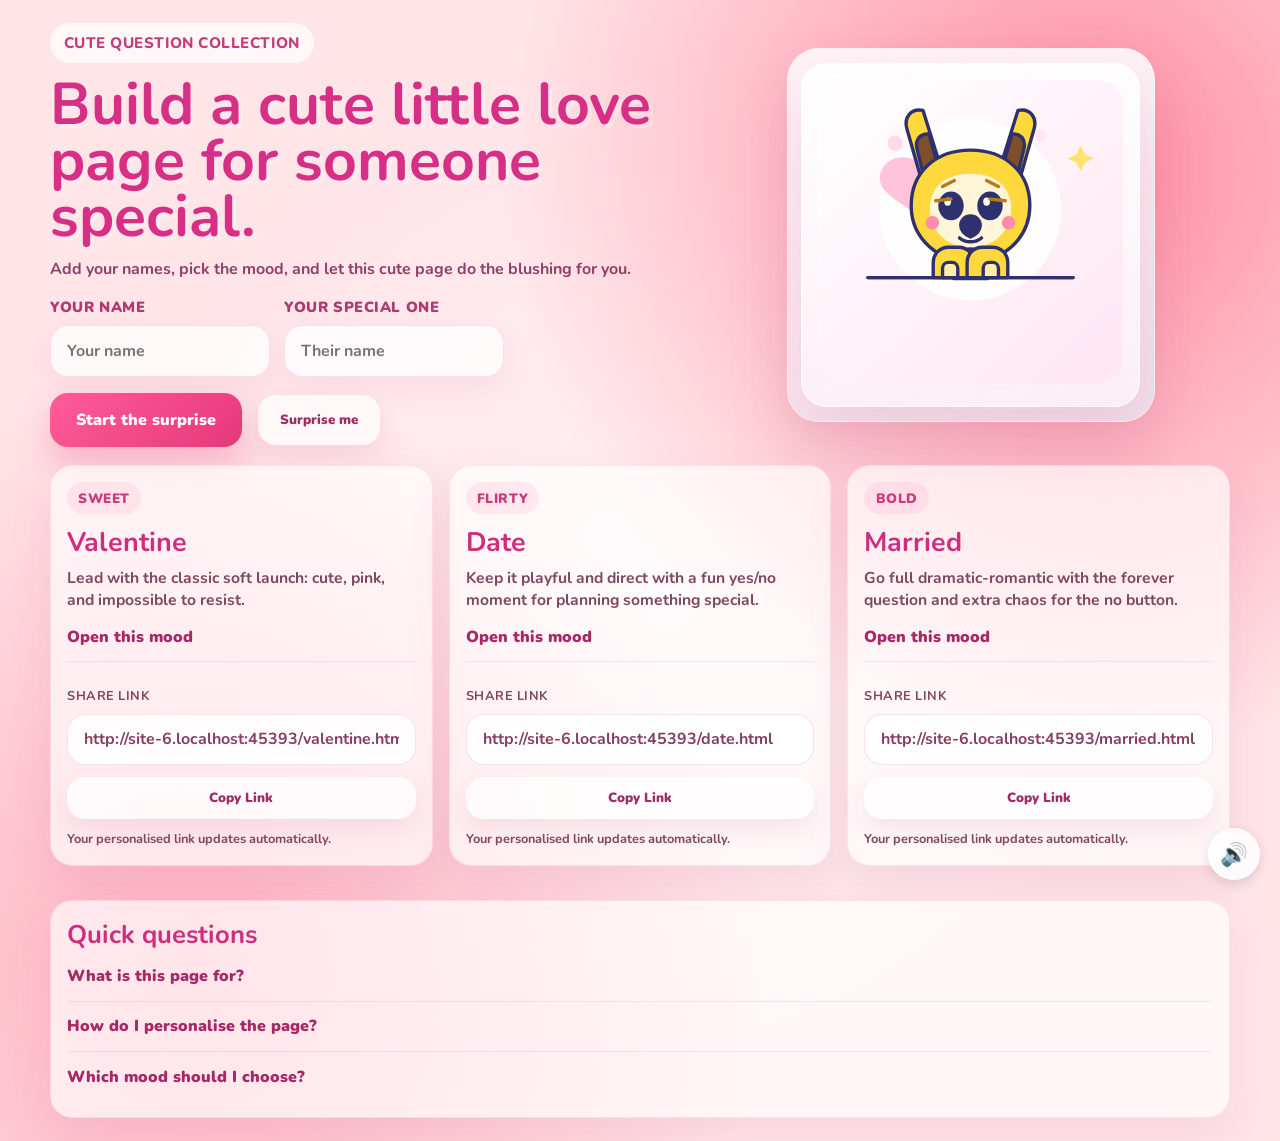
==== commit 9ae26d73: "Add SEO and AEO metadata improvements" ====
--- a/index.html
+++ b/index.html
@@ -1,13 +1,17 @@
 <!DOCTYPE html>
-<html lang="en">
+<html lang="en-GB">
 <head>
     <meta charset="UTF-8">
     <meta name="viewport" content="width=device-width, initial-scale=1.0">
     <title>Cute Love Page</title>
     <meta name="description" content="A cute love page with playful Valentine, date, and forever questions.">
+    <meta name="robots" content="index, follow, max-image-preview:large">
+    <meta name="theme-color" content="#fff7fa">
+    <link rel="canonical" href="/">
     <meta property="og:title" content="Cute Love Page">
     <meta property="og:description" content="A cute love page with playful Valentine, date, and forever questions.">
     <meta property="og:type" content="website">
+    <meta property="og:locale" content="en_GB">
     <meta property="og:image" content="/social-preview.svg">
     <meta name="twitter:card" content="summary_large_image">
     <meta name="twitter:title" content="Cute Love Page">
@@ -24,6 +28,48 @@
     <link rel="preconnect" href="https://fonts.googleapis.com">
     <link href="https://fonts.googleapis.com/css2?family=Nunito:wght@400;700;800;900&display=swap" rel="stylesheet">
     <link rel="stylesheet" href="style.css">
+    <script type="application/ld+json">
+        {
+            "@context": "https://schema.org",
+            "@type": "WebSite",
+            "name": "Cute Love Page",
+            "description": "A cute love page with playful Valentine, date, and forever questions.",
+            "inLanguage": "en-GB",
+            "isAccessibleForFree": true
+        }
+    </script>
+    <script type="application/ld+json">
+        {
+            "@context": "https://schema.org",
+            "@type": "FAQPage",
+            "mainEntity": [
+                {
+                    "@type": "Question",
+                    "name": "What is this page for?",
+                    "acceptedAnswer": {
+                        "@type": "Answer",
+                        "text": "This page helps you create a sweet, personalised surprise with Valentine, date, and forever question options."
+                    }
+                },
+                {
+                    "@type": "Question",
+                    "name": "How do I personalise the page?",
+                    "acceptedAnswer": {
+                        "@type": "Answer",
+                        "text": "Add your name and your special one’s name, then choose the mood you want to share."
+                    }
+                },
+                {
+                    "@type": "Question",
+                    "name": "Which mood should I choose?",
+                    "acceptedAnswer": {
+                        "@type": "Answer",
+                        "text": "Choose Valentine for something sweet, Date for something playful, and Married for the boldest version."
+                    }
+                }
+            ]
+        }
+    </script>
 </head>
 <body class="home-page">
     <div class="hearts-bg"></div>
@@ -43,8 +89,8 @@
                         <input id="your-name" type="text" placeholder="Your name">
                     </label>
                     <label class="home-field">
-                        <span>Their Name</span>
-                        <input id="their-name" type="text" placeholder="Your person">
+                        <span>Your special one</span>
+                        <input id="their-name" type="text" placeholder="Their name">
                     </label>
                 </div>
 
@@ -110,6 +156,22 @@
                 </div>
             </a>
         </section>
+
+        <section class="home-faq" aria-labelledby="faq-title">
+            <h2 id="faq-title">Quick questions</h2>
+            <details>
+                <summary>What is this page for?</summary>
+                <p>This page helps you create a sweet, personalised surprise with Valentine, date, and forever question options.</p>
+            </details>
+            <details>
+                <summary>How do I personalise the page?</summary>
+                <p>Add your name and your special one’s name, then choose the mood you want to share.</p>
+            </details>
+            <details>
+                <summary>Which mood should I choose?</summary>
+                <p>Choose Valentine for something sweet, Date for something playful, and Married for the boldest version.</p>
+            </details>
+        </section>
     </main>
 
     <audio id="bg-music" loop autoplay muted>
--- a/style.css
+++ b/style.css
@@ -10,14 +10,14 @@
     --surface-banner: rgba(181, 201, 243, 0.88);
     --brand-pink: #d63384;
     --brand-copy-strong: #c43b78;
-    --page-pad-y: clamp(1.5rem, 3vw, 3rem);
+    --page-pad-y: clamp(1rem, 2.2vw, 2rem);
     --page-pad-x: clamp(1rem, 3vw, 2rem);
-    --stack-gap: clamp(1rem, 2vw, 1.75rem);
+    --stack-gap: clamp(0.8rem, 1.6vw, 1.25rem);
     --hero-radius: clamp(1rem, 1.5vw, 1.5rem);
-    --hero-font: clamp(2rem, 4vw, 4rem);
-    --question-hero-font: clamp(1.8rem, 4.8vw, 3.7rem);
-    --prompt-font: clamp(1.05rem, 1.6vw, 1.3rem);
-    --yes-font: clamp(1.1rem, 1.8vw, 1.55rem);
+    --hero-font: clamp(1.85rem, 3.4vw, 3.35rem);
+    --question-hero-font: clamp(1.55rem, 3.9vw, 3rem);
+    --prompt-font: clamp(1rem, 1.2vw, 1.15rem);
+    --yes-font: clamp(1.05rem, 1.4vw, 1.35rem);
     --no-font: clamp(0.95rem, 1.2vw, 1.05rem);
     --surface-soft: rgba(255, 255, 255, 0.78);
     --surface-card: rgba(255, 255, 255, 0.66);
@@ -40,14 +40,14 @@
 
 body.home-page {
     overflow-x: hidden;
-    overflow-y: auto;
-    align-items: flex-start;
+    overflow-y: hidden;
+    align-items: stretch;
 }
 
 body[data-proposal-type] {
     overflow-x: hidden;
-    overflow-y: auto;
-    align-items: flex-start;
+    overflow-y: hidden;
+    align-items: stretch;
     padding: var(--page-pad-y) var(--page-pad-x);
 }
 
@@ -88,7 +88,7 @@
     z-index: 1;
     text-align: center;
     width: min(100%, var(--page-max-width));
-    padding: var(--page-pad-y) var(--page-pad-x) calc(var(--page-pad-y) * 1.3);
+    padding: var(--page-pad-y) var(--page-pad-x);
 }
 
 .home-shell {
@@ -96,13 +96,17 @@
     z-index: 1;
     width: min(1180px, calc(100% - 32px));
     margin: 0 auto;
-    padding: clamp(1.75rem, 4vw, 3rem) 0 clamp(3rem, 6vw, 4.5rem);
+    min-height: 100svh;
+    display: grid;
+    align-content: center;
+    gap: clamp(1rem, 2vh, 1.5rem);
+    padding: clamp(1rem, 2.5vh, 1.75rem) 0;
 }
 
 .home-hero {
     display: grid;
     grid-template-columns: minmax(0, 1.1fr) minmax(320px, 0.9fr);
-    gap: 32px;
+    gap: clamp(1rem, 2.2vw, 2rem);
     align-items: center;
 }
 
@@ -124,8 +128,8 @@
 }
 
 .home-title {
-    margin-top: 18px;
-    font-size: clamp(2.6rem, 6vw, 5.5rem);
+    margin-top: 0.9rem;
+    font-size: clamp(2.15rem, 4.6vw, 4.25rem);
     line-height: 0.95;
     color: #d72f85;
     text-shadow: 4px 4px 0 rgba(255, 255, 255, 0.28);
@@ -133,9 +137,9 @@
 
 .home-subtitle {
     max-width: 620px;
-    margin-top: 18px;
-    font-size: 1.15rem;
-    line-height: 1.6;
+    margin-top: 0.85rem;
+    font-size: clamp(1rem, 1.25vw, 1.08rem);
+    line-height: 1.45;
     color: #8d4166;
     font-weight: 700;
 }
@@ -144,7 +148,7 @@
     display: grid;
     grid-template-columns: repeat(2, minmax(0, 220px));
     gap: 14px;
-    margin-top: 24px;
+    margin-top: 1rem;
 }
 
 .home-field {
@@ -184,7 +188,7 @@
     align-items: center;
     gap: 16px;
     flex-wrap: wrap;
-    margin-top: 28px;
+    margin-top: 1rem;
 }
 
 .home-primary,
@@ -235,8 +239,8 @@
 
 .share-panel {
     max-width: 620px;
-    margin-top: 24px;
-    padding: 18px;
+    margin-top: 1rem;
+    padding: 1rem;
     border-radius: 24px;
     background: var(--surface-card);
     box-shadow: 0 16px 34px rgba(185, 78, 132, 0.1);
@@ -244,7 +248,7 @@
 
 .share-label {
     color: #b23872;
-    font-size: 0.9rem;
+    font-size: 0.82rem;
     font-weight: 900;
     text-transform: uppercase;
     letter-spacing: 0.04em;
@@ -254,14 +258,14 @@
     display: flex;
     gap: 12px;
     align-items: center;
-    margin-top: 10px;
+    margin-top: 0.5rem;
     flex-wrap: wrap;
 }
 
 [id^="share-url"] {
     flex: 1 1 320px;
     min-width: 0;
-    padding: 14px 16px;
+    padding: 0.85rem 1rem;
     border: 1px solid var(--surface-border);
     border-radius: 18px;
     background: rgba(255, 255, 255, 0.88);
@@ -276,7 +280,7 @@
 }
 
 .share-status {
-    margin-top: 10px;
+    margin-top: 0.55rem;
     color: #9e2d65;
     font-size: 0.95rem;
     font-weight: 700;
@@ -288,8 +292,8 @@
 }
 
 .preview-frame {
-    width: min(100%, 30rem);
-    padding: 1rem;
+    width: min(100%, 23rem);
+    padding: 0.85rem;
     border-radius: 2rem;
     background:
         linear-gradient(180deg, rgba(255, 255, 255, 0.82), rgba(255, 255, 255, 0.5)),
@@ -305,8 +309,8 @@
 }
 
 .cat-stage {
-    width: min(100%, 36rem);
-    padding: clamp(1rem, 2vw, 1.35rem);
+    width: min(100%, 30rem);
+    padding: clamp(0.75rem, 1.4vw, 1rem);
     border-radius: clamp(1.5rem, 2vw, 2rem);
     background:
         linear-gradient(180deg, rgba(255, 255, 255, 0.9), rgba(255, 245, 250, 0.72)),
@@ -324,14 +328,14 @@
 .home-grid {
     display: grid;
     grid-template-columns: repeat(3, minmax(0, 1fr));
-    gap: 20px;
-    margin-top: 36px;
+    gap: 1rem;
+    margin-top: 0;
 }
 
 .question-card {
     display: block;
-    padding: 24px;
-    border-radius: 28px;
+    padding: 1rem;
+    border-radius: 1.4rem;
     background: var(--surface-card);
     border: 1px solid rgba(214, 51, 132, 0.1);
     box-shadow: 0 18px 42px rgba(185, 78, 132, 0.12);
@@ -349,7 +353,7 @@
 
 .question-card-tag {
     display: inline-block;
-    padding: 8px 12px;
+    padding: 0.4rem 0.7rem;
     border-radius: 999px;
     background: rgba(255, 145, 181, 0.16);
     color: #cd397e;
@@ -360,29 +364,30 @@
 }
 
 .question-card h2 {
-    margin-top: 18px;
+    margin-top: 0.9rem;
     color: #cf2e80;
-    font-size: 2rem;
+    font-size: clamp(1.6rem, 2.1vw, 2.1rem);
     line-height: 1;
 }
 
 .question-card p {
-    margin-top: 14px;
+    margin-top: 0.7rem;
     color: #7f4760;
-    line-height: 1.6;
+    line-height: 1.45;
+    font-size: 0.98rem;
     font-weight: 700;
 }
 
 .question-card-link {
     display: inline-block;
-    margin-top: 18px;
+    margin-top: 0.85rem;
     color: #a62967;
     font-weight: 900;
 }
 
 .card-share-panel {
-    margin-top: 18px;
-    padding-top: 16px;
+    margin-top: 0.85rem;
+    padding-top: 0.85rem;
     border-top: 1px solid rgba(214, 51, 132, 0.1);
 }
 
@@ -407,7 +412,7 @@
 }
 
 .card-share-panel .share-status {
-    font-size: 0.85rem;
+    font-size: 0.8rem;
 }
 
 .hero-banner {
@@ -452,8 +457,8 @@
 }
 
 #pikachu-gif {
-    width: min(100%, clamp(20rem, 48vw, 38rem));
-    max-height: min(50vh, 38rem);
+    width: min(100%, clamp(16rem, 36vw, 26rem));
+    max-height: min(34vh, 22rem);
     object-fit: contain;
     filter: drop-shadow(0 20px 28px rgba(220, 140, 173, 0.18));
     transition: opacity 0.3s ease;
@@ -581,17 +586,18 @@
 .result-container {
     display: grid;
     justify-items: center;
-    align-content: start;
+    align-content: center;
     gap: var(--stack-gap);
     width: min(100%, var(--question-max-width));
     max-width: var(--question-max-width);
     margin: 0 auto;
+    min-height: calc(100svh - (var(--page-pad-y) * 2));
 }
 
 .result-container .hero-banner {
     width: 100%;
     margin: 0;
-    padding: clamp(1rem, 2vw, 1.5rem) clamp(1rem, 3vw, 2rem);
+    padding: clamp(0.85rem, 1.5vw, 1.1rem) clamp(0.95rem, 2vw, 1.6rem);
     font-size: var(--question-hero-font);
     line-height: 1.08;
 }
@@ -630,7 +636,7 @@
     color: var(--brand-copy-strong);
     font-weight: 700;
     margin-top: 0;
-    line-height: 1.45;
+    line-height: 1.35;
     text-wrap: balance;
 }
 
@@ -656,6 +662,49 @@
     text-decoration: underline;
 }
 
+.home-faq {
+    margin-top: 1rem;
+    padding: 1rem;
+    border-radius: 1.4rem;
+    background: var(--surface-card);
+    border: 1px solid rgba(214, 51, 132, 0.1);
+    box-shadow: 0 18px 42px rgba(185, 78, 132, 0.1);
+}
+
+.home-faq h2 {
+    color: #cf2e80;
+    font-size: clamp(1.35rem, 2vw, 1.8rem);
+    margin-bottom: 0.85rem;
+}
+
+.home-faq details {
+    border-top: 1px solid rgba(214, 51, 132, 0.1);
+    padding: 0.85rem 0;
+}
+
+.home-faq details:first-of-type {
+    border-top: none;
+    padding-top: 0;
+}
+
+.home-faq summary {
+    cursor: pointer;
+    color: #a62967;
+    font-weight: 900;
+    list-style: none;
+}
+
+.home-faq summary::-webkit-details-marker {
+    display: none;
+}
+
+.home-faq p {
+    margin-top: 0.55rem;
+    color: #7f4760;
+    line-height: 1.5;
+    font-weight: 700;
+}
+
 @keyframes fadeIn {
     from { opacity: 0; transform: translateY(10px); }
     to { opacity: 1; transform: translateY(0); }
@@ -664,6 +713,7 @@
 @media (max-width: 640px) {
     .home-shell {
         width: min(100%, calc(100% - 24px));
+        min-height: auto;
         padding: 28px 0 56px;
     }
 
@@ -690,6 +740,7 @@
     .preview-frame {
         padding: 14px;
         border-radius: 24px;
+        width: min(100%, 24rem);
     }
 
     .cat-stage {
@@ -698,6 +749,16 @@
 
     .container {
         padding: 24px 16px 44px;
+    }
+
+    body.home-page,
+    body[data-proposal-type] {
+        overflow-y: auto;
+    }
+
+    .result-container {
+        min-height: auto;
+        align-content: start;
     }
 
     .question-card {
@@ -776,4 +837,35 @@
         gap: 24px;
     }
 
-}
+    .home-shell {
+        min-height: auto;
+    }
+
+    body.home-page {
+        overflow-y: auto;
+    }
+
+}
+
+@media (max-height: 860px) and (min-width: 981px) {
+    .home-title {
+        font-size: clamp(1.95rem, 4vw, 3.3rem);
+    }
+
+    .home-subtitle,
+    .question-card p {
+        font-size: 0.94rem;
+    }
+
+    .question-card {
+        padding: 0.9rem;
+    }
+
+    .preview-frame {
+        width: min(100%, 20rem);
+    }
+
+    #pikachu-gif {
+        max-height: min(28vh, 18rem);
+    }
+}
